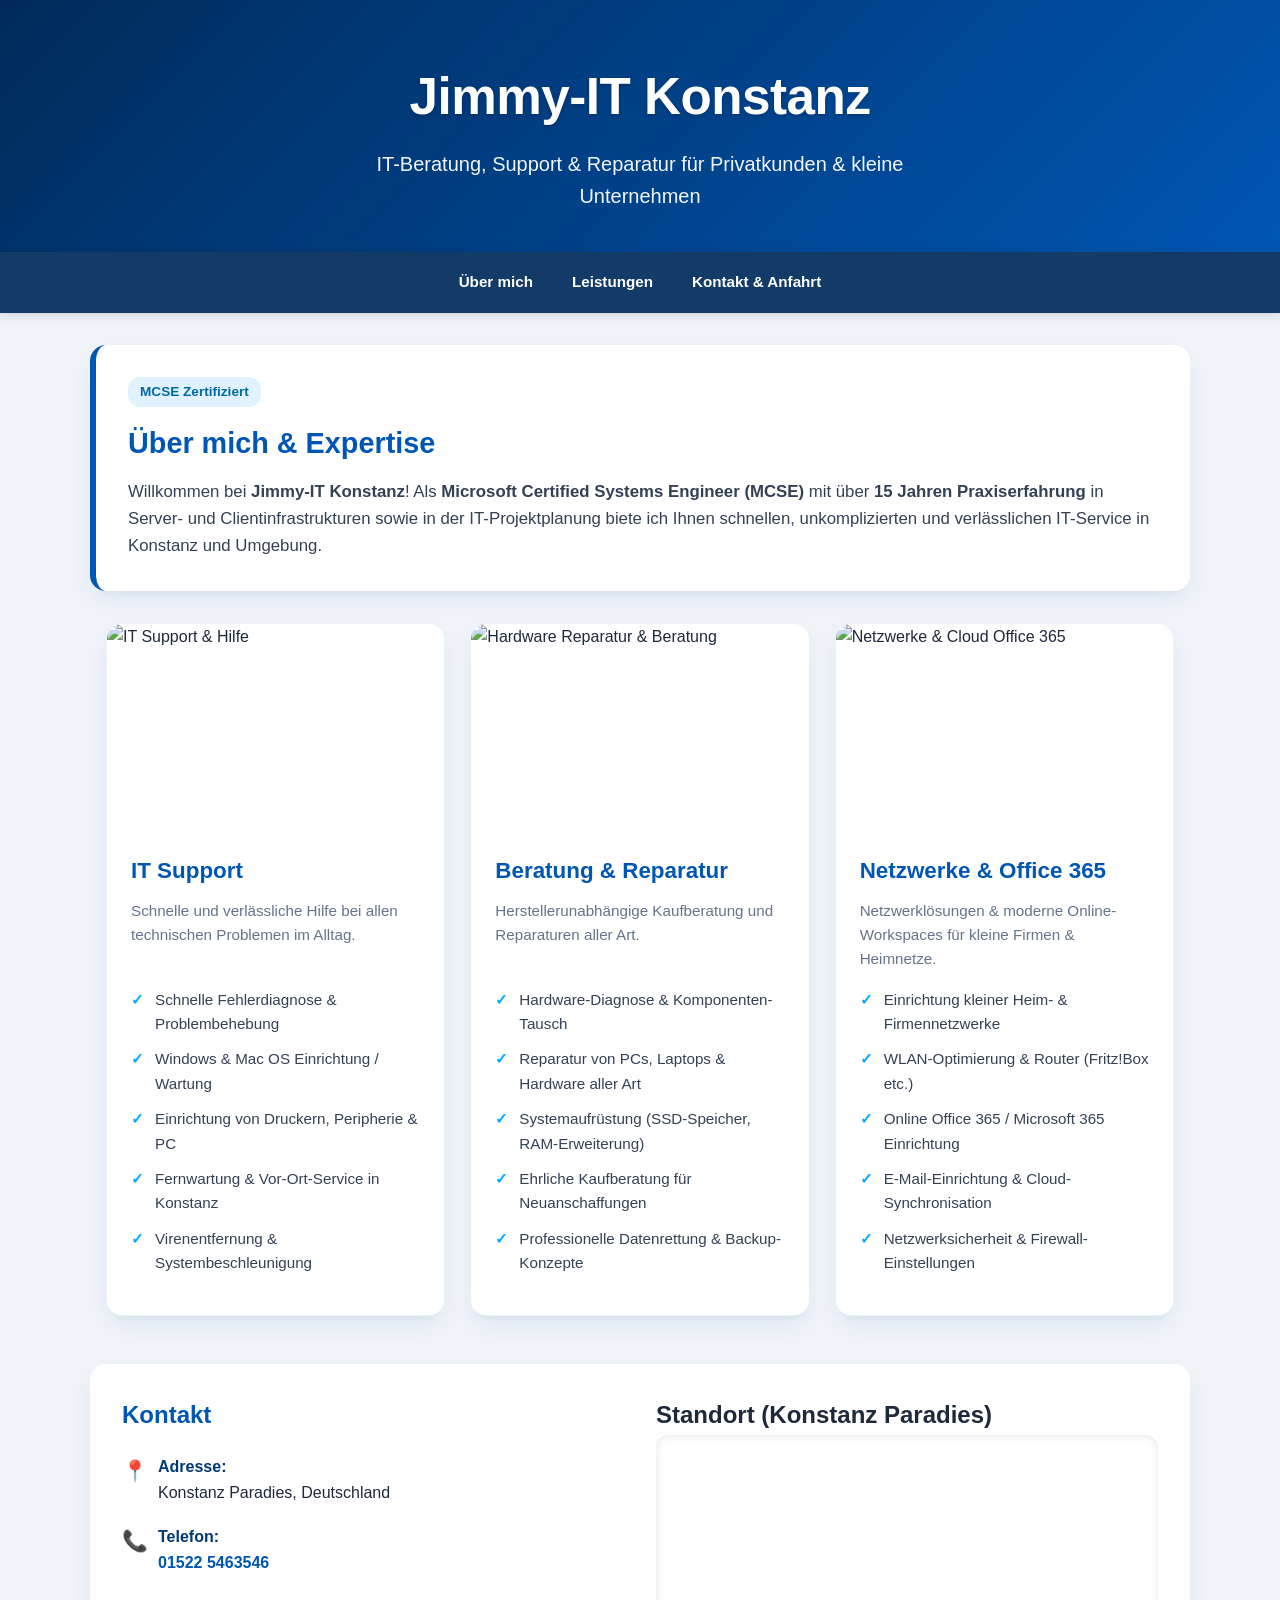
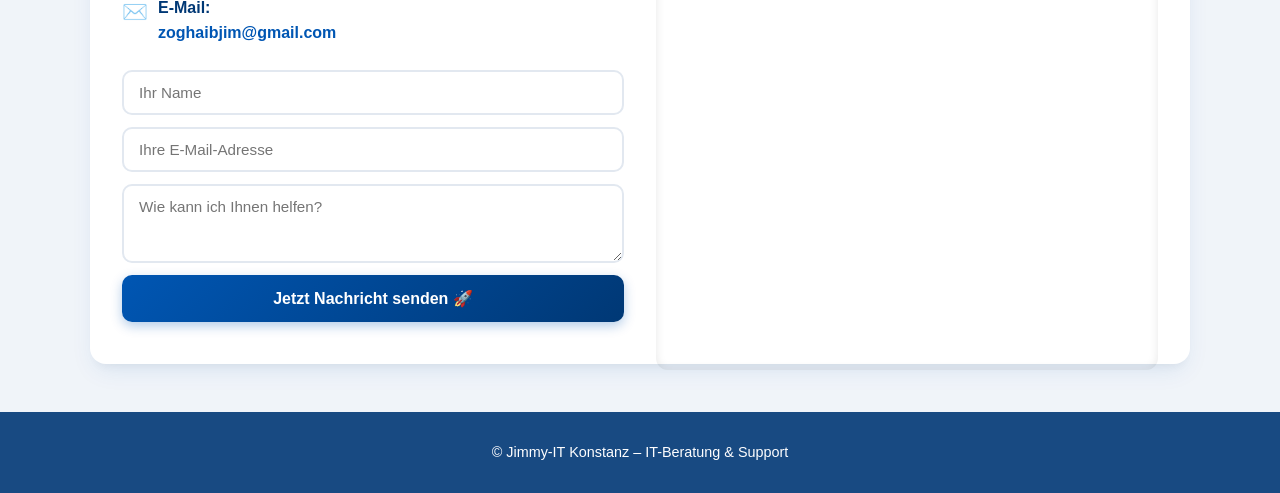
==== Jimmy.html @ 3577e206 "Add files via upload" ====
<!DOCTYPE html>
<html lang="de">
<head>
    <meta charset="UTF-8">
    <meta name="viewport" content="width=device-width, initial-scale=1.0">
    <title>Jimmy-IT Konstanz | IT-Beratung & Support</title>
    <style>
        :root {
            --primary: #0056b3;
            --primary-dark: #003875;
            --secondary: #00a8ff;
            --light-bg: #f0f4f9;
            --card-bg: #ffffff;
            --text-color: #1e293b;
            --text-muted: #64748b;
            --white: #ffffff;
            --shadow: 0 10px 25px -5px rgba(0, 86, 179, 0.1), 0 8px 10px -6px rgba(0, 0, 0, 0.05);
            --shadow-hover: 0 20px 30px -10px rgba(0, 86, 179, 0.22);
        }

        * {
            box-sizing: border-box;
            margin: 0;
            padding: 0;
            font-family: -apple-system, BlinkMacSystemFont, "Segoe UI", Roboto, Helvetica, Arial, sans-serif;
            scroll-behavior: smooth;
        }

        body {
            background-color: var(--light-bg);
            color: var(--text-color);
            line-height: 1.6;
            overflow-x: hidden;
        }

        /* Animated Header */
        header {
            background: linear-gradient(135deg, #002b5b 0%, #0056b3 50%, #0088ff 100%);
            background-size: 200% 200%;
            animation: gradientShift 8s ease infinite;
            color: var(--white);
            padding: 3.5rem 1.2rem 2.5rem;
            text-align: center;
            position: relative;
        }

        @keyframes gradientShift {
            0% { background-position: 0% 50%; }
            50% { background-position: 100% 50%; }
            100% { background-position: 0% 50%; }
        }

        header h1 {
            font-size: clamp(2rem, 6vw, 3.2rem);
            font-weight: 800;
            letter-spacing: -0.5px;
            margin-bottom: 0.6rem;
            text-shadow: 0 2px 4px rgba(0,0,0,0.2);
        }

        header p {
            font-size: clamp(1rem, 3.5vw, 1.25rem);
            opacity: 0.95;
            max-width: 650px;
            margin: 0 auto;
            font-weight: 300;
        }

        /* Mobile Sticky Nav */
        nav {
            background: rgba(0, 43, 91, 0.92);
            backdrop-filter: blur(10px);
            -webkit-backdrop-filter: blur(10px);
            display: flex;
            justify-content: center;
            gap: 15px;
            padding: 0.8rem;
            position: sticky;
            top: 0;
            z-index: 1000;
            box-shadow: 0 2px 10px rgba(0,0,0,0.15);
        }

        nav a {
            color: var(--white);
            text-decoration: none;
            font-weight: 600;
            font-size: 0.95rem;
            padding: 6px 12px;
            border-radius: 20px;
            transition: all 0.3s ease;
        }

        nav a:hover, nav a:active {
            background: rgba(255, 255, 255, 0.2);
            color: var(--secondary);
        }

        /* Hero / About Section */
        .hero {
            max-width: 1100px;
            margin: 2rem auto;
            padding: 2rem;
            background: var(--white);
            border-radius: 16px;
            box-shadow: var(--shadow);
            border-left: 6px solid var(--primary);
            transform: translateY(20px);
            opacity: 0;
            animation: fadeInUp 0.8s forwards 0.2s;
        }

        .hero h2 {
            color: var(--primary);
            margin-bottom: 0.8rem;
            font-size: 1.8rem;
        }

        .hero p {
            font-size: 1.05rem;
            color: #334155;
        }

        .badge {
            display: inline-block;
            background: #e0f2fe;
            color: #0369a1;
            font-weight: 700;
            padding: 4px 12px;
            border-radius: 12px;
            font-size: 0.85rem;
            margin-bottom: 0.8rem;
        }

        /* Services Section mit 3 Container & Fotos */
        .services-container {
            max-width: 1100px;
            margin: 2rem auto;
            display: grid;
            grid-template-columns: repeat(auto-fit, minmax(300px, 1fr));
            gap: 25px;
            padding: 0 1rem;
        }

        .card {
            background: var(--card-bg);
            border-radius: 16px;
            overflow: hidden;
            box-shadow: var(--shadow);
            transition: all 0.4s cubic-bezier(0.175, 0.885, 0.32, 1.275);
            display: flex;
            flex-direction: column;
            border: 1px solid rgba(0, 86, 179, 0.08);
            opacity: 0;
            transform: translateY(30px);
        }

        .card.visible {
            opacity: 1;
            transform: translateY(0);
        }

        .card:hover {
            transform: translateY(-10px) scale(1.02);
            box-shadow: var(--shadow-hover);
            border-color: var(--secondary);
        }

        /* Bild-Wrapper mit Zoom-Effekt */
        .card-img-wrapper {
            position: relative;
            width: 100%;
            height: 200px;
            overflow: hidden;
        }

        .card-img-wrapper img {
            width: 100%;
            height: 100%;
            object-fit: cover;
            transition: transform 0.6s ease;
        }

        .card:hover .card-img-wrapper img {
            transform: scale(1.1);
        }

        .card-body {
            padding: 1.8rem 1.5rem;
            display: flex;
            flex-direction: column;
            flex-grow: 1;
        }

        .card h3 {
            color: var(--primary);
            font-size: 1.4rem;
            margin-bottom: 0.6rem;
        }

        .card-intro {
            font-size: 0.95rem;
            color: var(--text-muted);
            margin-bottom: 1rem;
        }

        .card ul {
            list-style: none;
            margin-top: auto;
        }

        .card ul li {
            position: relative;
            padding-left: 24px;
            margin-bottom: 0.7rem;
            font-size: 0.95rem;
            color: #334155;
        }

        .card ul li::before {
            content: "✓";
            position: absolute;
            left: 0;
            color: var(--secondary);
            font-weight: 800;
        }

        /* Kontakt & Google Maps Section */
        .contact-section {
            max-width: 1100px;
            margin: 3rem auto;
            background: var(--white);
            border-radius: 16px;
            padding: 2rem;
            box-shadow: var(--shadow);
            display: grid;
            grid-template-columns: 1fr 1fr;
            gap: 2rem;
        }

        @media (max-width: 768px) {
            .contact-section {
                grid-template-columns: 1fr;
                padding: 1.5rem;
            }
        }

        .contact-info h2 {
            color: var(--primary);
            margin-bottom: 1.2rem;
        }

        .info-item {
            margin-bottom: 1.2rem;
            font-size: 1rem;
            display: flex;
            align-items: flex-start;
            gap: 10px;
        }

        .info-item .icon {
            font-size: 1.3rem;
        }

        .info-item strong {
            color: var(--primary-dark);
            display: block;
        }

        .info-item a {
            color: var(--primary);
            text-decoration: none;
            font-weight: 600;
        }

        /* Formular Styling */
        .quick-form {
            margin-top: 1.5rem;
            display: flex;
            flex-direction: column;
            gap: 12px;
        }

        .quick-form input, .quick-form textarea {
            width: 100%;
            padding: 12px 15px;
            border: 2px solid #e2e8f0;
            border-radius: 10px;
            font-size: 0.95rem;
            transition: all 0.3s ease;
            outline: none;
        }

        .quick-form input:focus, .quick-form textarea:focus {
            border-color: var(--primary);
            box-shadow: 0 0 0 3px rgba(0, 86, 179, 0.15);
        }

        .quick-form button {
            background: linear-gradient(135deg, var(--primary), var(--primary-dark));
            color: white;
            border: none;
            padding: 14px;
            border-radius: 10px;
            cursor: pointer;
            font-weight: 700;
            font-size: 1rem;
            transition: all 0.3s ease;
            box-shadow: 0 4px 12px rgba(0, 86, 179, 0.3);
        }

        .quick-form button:hover {
            transform: translateY(-2px);
            box-shadow: 0 6px 18px rgba(0, 86, 179, 0.4);
        }

        .map-container {
            width: 100%;
            height: 100%;
            min-height: 320px;
            border-radius: 12px;
            overflow: hidden;
            box-shadow: inset 0 0 10px rgba(0,0,0,0.1);
        }

        .map-container iframe {
            width: 100%;
            height: 100%;
            border: 0;
        }

        @keyframes fadeInUp {
            to {
                opacity: 1;
                transform: translateY(0);
            }
        }

        footer {
            background: var(--primary-dark);
            color: var(--white);
            text-align: center;
            padding: 1.8rem;
            margin-top: 3rem;
            font-size: 0.9rem;
            opacity: 0.9;
        }
    </style>
</head>
<body>

    <header>
        <h1>Jimmy-IT Konstanz</h1>
        <p>IT-Beratung, Support & Reparatur für Privatkunden & kleine Unternehmen</p>
    </header>

    <nav>
        <a href="#ueber-mich">Über mich</a>
        <a href="#leistungen">Leistungen</a>
        <a href="#kontakt">Kontakt & Anfahrt</a>
    </nav>

    <!-- Über mich Section -->
    <section id="ueber-mich" class="hero">
        <span class="badge">MCSE Zertifiziert</span>
        <h2>Über mich & Expertise</h2>
        <p>
            Willkommen bei <strong>Jimmy-IT Konstanz</strong>! Als <strong>Microsoft Certified Systems Engineer (MCSE)</strong> 
            mit über <strong>15 Jahren Praxiserfahrung</strong> in Server- und Clientinfrastrukturen sowie in der IT-Projektplanung biete ich Ihnen schnellen, unkomplizierten und verlässlichen IT-Service in Konstanz und Umgebung.
        </p>
    </section>

    <!-- 3 Container mit Fotos & Bewegung -->
    <section id="leistungen" class="services-container">
        
        <!-- Container 1: IT Support -->
        <div class="card">
            <div class="card-img-wrapper">
                <img src="https://images.unsplash.com/photo-1581092921461-eab62e97a780?auto=format&fit=crop&w=800&q=80" alt="IT Support & Hilfe" loading="lazy">
            </div>
            <div class="card-body">
                <h3>IT Support</h3>
                <p class="card-intro">Schnelle und verlässliche Hilfe bei allen technischen Problemen im Alltag.</p>
                <ul>
                    <li>Schnelle Fehlerdiagnose & Problembehebung</li>
                    <li>Windows & Mac OS Einrichtung / Wartung</li>
                    <li>Einrichtung von Druckern, Peripherie & PC</li>
                    <li>Fernwartung & Vor-Ort-Service in Konstanz</li>
                    <li>Virenentfernung & Systembeschleunigung</li>
                </ul>
            </div>
        </div>

        <!-- Container 2: Beratung & Reparatur -->
        <div class="card">
            <div class="card-img-wrapper">
                <img src="https://images.unsplash.com/photo-1597872200969-2b65d56bd16b?auto=format&fit=crop&w=800&q=80" alt="Hardware Reparatur & Beratung" loading="lazy">
            </div>
            <div class="card-body">
                <h3>Beratung & Reparatur</h3>
                <p class="card-intro">Herstellerunabhängige Kaufberatung und Reparaturen aller Art.</p>
                <ul>
                    <li>Hardware-Diagnose & Komponenten-Tausch</li>
                    <li>Reparatur von PCs, Laptops & Hardware aller Art</li>
                    <li>Systemaufrüstung (SSD-Speicher, RAM-Erweiterung)</li>
                    <li>Ehrliche Kaufberatung für Neuanschaffungen</li>
                    <li>Professionelle Datenrettung & Backup-Konzepte</li>
                </ul>
            </div>
        </div>

        <!-- Container 3: Netzwerke & Office 365 -->
        <div class="card">
            <div class="card-img-wrapper">
                <img src="https://images.unsplash.com/photo-1544197150-b99a580bb7a8?auto=format&fit=crop&w=800&q=80" alt="Netzwerke & Cloud Office 365" loading="lazy">
            </div>
            <div class="card-body">
                <h3>Netzwerke & Office 365</h3>
                <p class="card-intro">Netzwerklösungen & moderne Online-Workspaces für kleine Firmen & Heimnetze.</p>
                <ul>
                    <li>Einrichtung kleiner Heim- & Firmennetzwerke</li>
                    <li>WLAN-Optimierung & Router (Fritz!Box etc.)</li>
                    <li>Online Office 365 / Microsoft 365 Einrichtung</li>
                    <li>E-Mail-Einrichtung & Cloud-Synchronisation</li>
                    <li>Netzwerksicherheit & Firewall-Einstellungen</li>
                </ul>
            </div>
        </div>

    </section>

    <!-- Kontakt & Google Maps Section -->
    <section id="kontakt" class="contact-section">
        
        <div class="contact-info">
            <h2>Kontakt</h2>
            <div class="info-item">
                <span class="icon">📍</span>
                <div>
                    <strong>Adresse:</strong>
                    <span>Konstanz Paradies, Deutschland</span>
                </div>
            </div>
            <div class="info-item">
                <span class="icon">📞</span>
                <div>
                    <strong>Telefon:</strong>
                    <a href="tel:015225463546">01522 5463546</a>
                </div>
            </div>
            <div class="info-item">
                <span class="icon">✉️</span>
                <div>
                    <strong>E-Mail:</strong>
                    <a href="mailto:zoghaibjim@gmail.com">zoghaibjim@gmail.com</a>
                </div>
            </div>

            <!-- Interaktives Kontaktformular -->
            <form class="quick-form" id="contactForm" onsubmit="handleFormSubmit(event)">
                <input type="text" id="name" placeholder="Ihr Name" required>
                <input type="email" id="email" placeholder="Ihre E-Mail-Adresse" required>
                <textarea id="message" rows="3" placeholder="Wie kann ich Ihnen helfen?" required></textarea>
                <button type="submit">Jetzt Nachricht senden 🚀</button>
            </form>
            <div id="formFeedback" style="margin-top:10px; color: var(--primary); font-weight:bold;"></div>
        </div>

        <div>
            <h2>Standort (Konstanz Paradies)</h2>
            <div class="map-container">
                <iframe 
                    src="https://www.google.com/maps/embed?pb=!1m18!1m12!1m3!1d2688.354890251147!2d9.162000000000001!3d47.662000000000006!2m3!1f0!2f0!3f0!3m2!1i1024!2i768!4f13.1!3m3!1m2!1s0x479af72583e7a09d%3A0x5017c76b0a2c0c0!2sParadies%2C%2078462%20Konstanz!5e0!3m2!1sde!2sde!4v1700000000000!5m2!1sde!2sde" 
                    allowfullscreen="" 
                    loading="lazy" 
                    referrerpolicy="no-referrer-when-downgrade">
                </iframe>
            </div>
        </div>

    </section>

    <footer>
        <p>&copy; Jimmy-IT Konstanz – IT-Beratung & Support</p>
    </footer>

    <!-- JavaScript Interaktivität & Bewegungseffekte -->
    <script>
        // Formular-Aktion
        function handleFormSubmit(event) {
            event.preventDefault();
            const name = document.getElementById('name').value;
            const email = document.getElementById('email').value;
            const message = document.getElementById('message').value;

            const mailtoLink = `mailto:zoghaibjim@gmail.com?subject=Anfrage von ${encodeURIComponent(name)}&body=${encodeURIComponent("Name: " + name + "\nE-Mail: " + email + "\n\nNachricht:\n" + message)}`;
            
            window.location.href = mailtoLink;

            document.getElementById('formFeedback').innerText = "Vielen Dank! Ihr E-Mail-Programm wird geöffnet...";
            document.getElementById('contactForm').reset();
        }

        // Scroll-Animation für die 3 Container (IntersectionObserver)
        document.addEventListener("DOMContentLoaded", function() {
            const cards = document.querySelectorAll('.card');
            
            const observer = new IntersectionObserver((entries) => {
                entries.forEach((entry, index) => {
                    if (entry.isIntersecting) {
                        setTimeout(() => {
                            entry.target.classList.add('visible');
                        }, index * 150);
                    }
                });
            }, { threshold: 0.1 });

            cards.forEach(card => observer.observe(card));
        });
    </script>

</body>
</html>
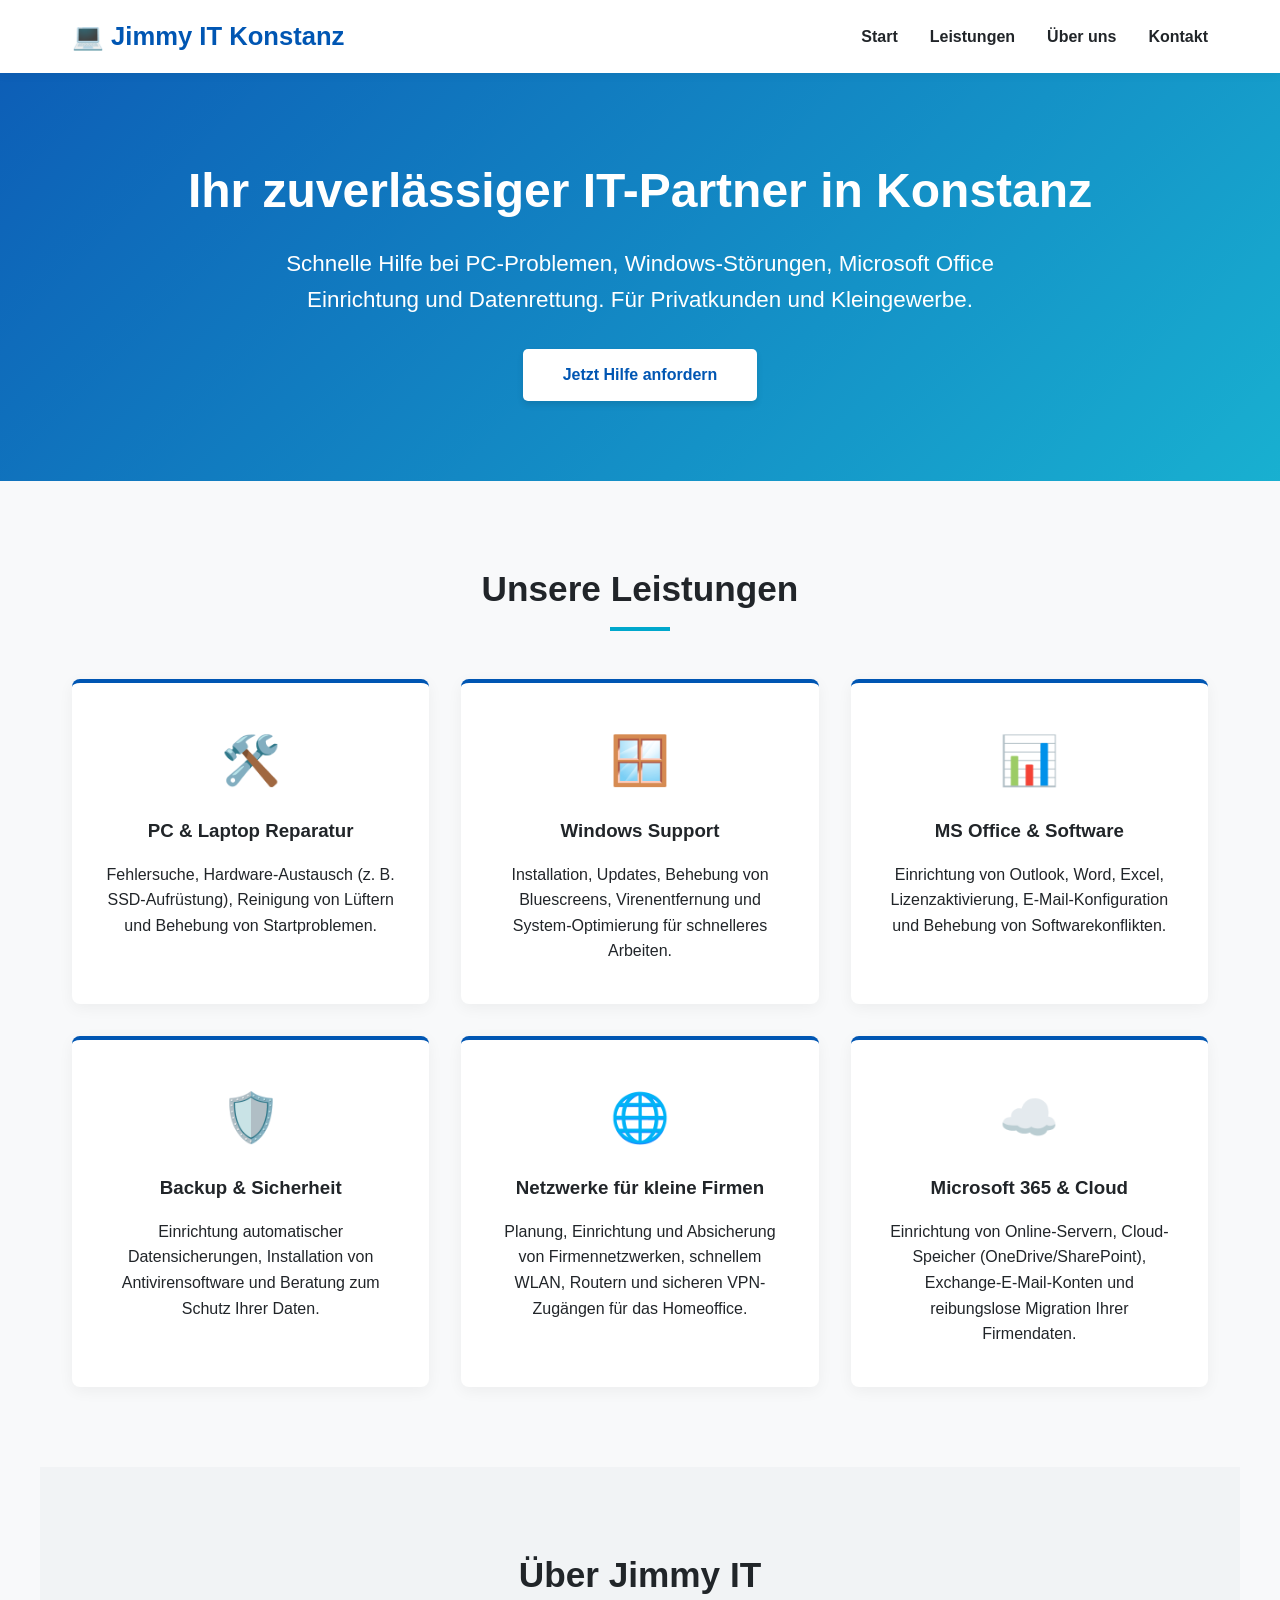
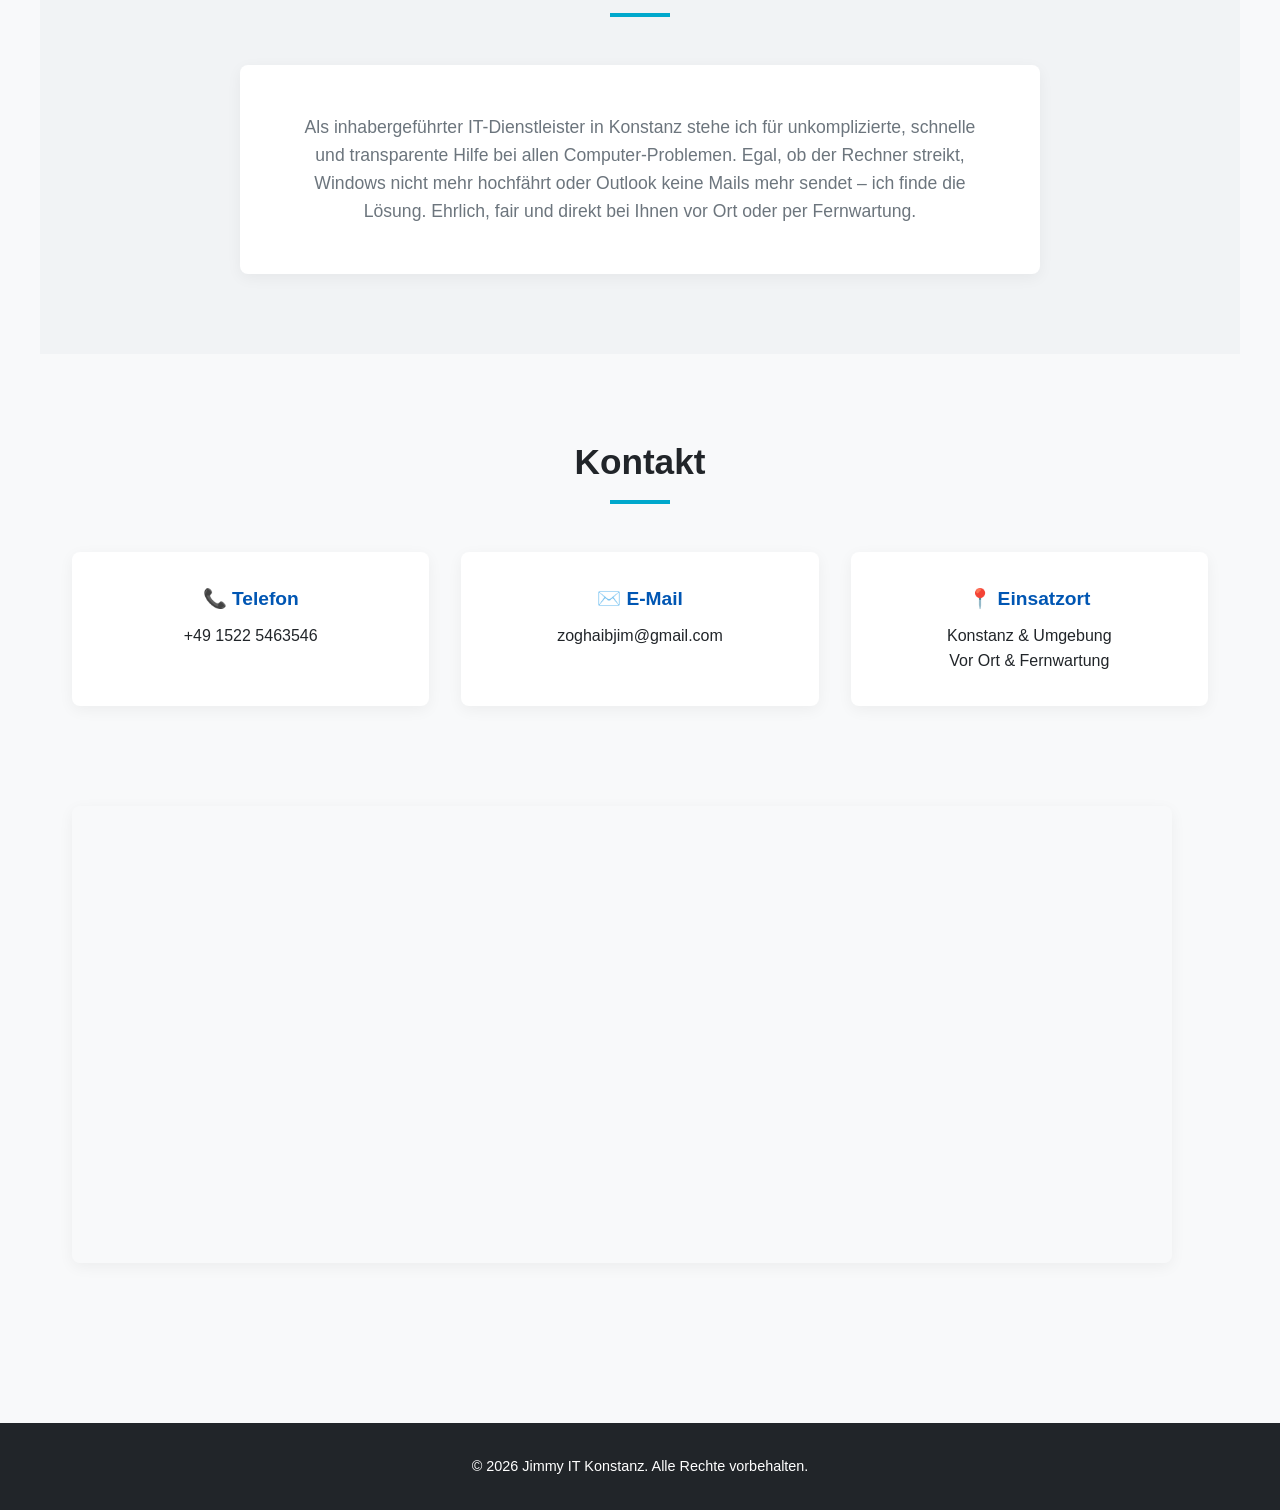
==== commit c8451d7b: "Add files via upload" ====
--- a/Jimmy.html
+++ b/Jimmy.html
@@ -3,521 +3,311 @@
 <head>
     <meta charset="UTF-8">
     <meta name="viewport" content="width=device-width, initial-scale=1.0">
-    <title>Jimmy-IT Konstanz | IT-Beratung & Support</title>
+    <title>Jimmy IT Konstanz | PC-Hilfe, Windows & Office Support</title>
     <style>
         :root {
             --primary: #0056b3;
-            --primary-dark: #003875;
-            --secondary: #00a8ff;
-            --light-bg: #f0f4f9;
-            --card-bg: #ffffff;
-            --text-color: #1e293b;
-            --text-muted: #64748b;
+            --secondary: #00a8cc;
+            --dark: #212529;
+            --light: #f8f9fa;
             --white: #ffffff;
-            --shadow: 0 10px 25px -5px rgba(0, 86, 179, 0.1), 0 8px 10px -6px rgba(0, 0, 0, 0.05);
-            --shadow-hover: 0 20px 30px -10px rgba(0, 86, 179, 0.22);
+            --gray: #6c757d;
         }
 
         * {
-            box-sizing: border-box;
             margin: 0;
             padding: 0;
-            font-family: -apple-system, BlinkMacSystemFont, "Segoe UI", Roboto, Helvetica, Arial, sans-serif;
-            scroll-behavior: smooth;
+            box-sizing: border-box;
+            font-family: 'Segoe UI', Arial, sans-serif;
         }
 
         body {
-            background-color: var(--light-bg);
-            color: var(--text-color);
+            background-color: var(--light);
+            color: var(--dark);
             line-height: 1.6;
-            overflow-x: hidden;
-        }
-
-        /* Animated Header */
+        }
+
         header {
-            background: linear-gradient(135deg, #002b5b 0%, #0056b3 50%, #0088ff 100%);
-            background-size: 200% 200%;
-            animation: gradientShift 8s ease infinite;
-            color: var(--white);
-            padding: 3.5rem 1.2rem 2.5rem;
-            text-align: center;
-            position: relative;
-        }
-
-        @keyframes gradientShift {
-            0% { background-position: 0% 50%; }
-            50% { background-position: 100% 50%; }
-            100% { background-position: 0% 50%; }
-        }
-
-        header h1 {
-            font-size: clamp(2rem, 6vw, 3.2rem);
-            font-weight: 800;
-            letter-spacing: -0.5px;
-            margin-bottom: 0.6rem;
-            text-shadow: 0 2px 4px rgba(0,0,0,0.2);
-        }
-
-        header p {
-            font-size: clamp(1rem, 3.5vw, 1.25rem);
-            opacity: 0.95;
-            max-width: 650px;
-            margin: 0 auto;
-            font-weight: 300;
-        }
-
-        /* Mobile Sticky Nav */
-        nav {
-            background: rgba(0, 43, 91, 0.92);
-            backdrop-filter: blur(10px);
-            -webkit-backdrop-filter: blur(10px);
-            display: flex;
-            justify-content: center;
-            gap: 15px;
-            padding: 0.8rem;
+            background-color: var(--white);
+            box-shadow: 0 2px 10px rgba(0,0,0,0.05);
             position: sticky;
             top: 0;
             z-index: 1000;
-            box-shadow: 0 2px 10px rgba(0,0,0,0.15);
-        }
-
-        nav a {
-            color: var(--white);
-            text-decoration: none;
-            font-weight: 600;
-            font-size: 0.95rem;
-            padding: 6px 12px;
-            border-radius: 20px;
-            transition: all 0.3s ease;
-        }
-
-        nav a:hover, nav a:active {
-            background: rgba(255, 255, 255, 0.2);
-            color: var(--secondary);
-        }
-
-        /* Hero / About Section */
-        .hero {
-            max-width: 1100px;
-            margin: 2rem auto;
-            padding: 2rem;
-            background: var(--white);
-            border-radius: 16px;
-            box-shadow: var(--shadow);
-            border-left: 6px solid var(--primary);
-            transform: translateY(20px);
-            opacity: 0;
-            animation: fadeInUp 0.8s forwards 0.2s;
-        }
-
-        .hero h2 {
-            color: var(--primary);
-            margin-bottom: 0.8rem;
-            font-size: 1.8rem;
-        }
-
-        .hero p {
-            font-size: 1.05rem;
-            color: #334155;
-        }
-
-        .badge {
-            display: inline-block;
-            background: #e0f2fe;
-            color: #0369a1;
-            font-weight: 700;
-            padding: 4px 12px;
-            border-radius: 12px;
-            font-size: 0.85rem;
-            margin-bottom: 0.8rem;
-        }
-
-        /* Services Section mit 3 Container & Fotos */
-        .services-container {
-            max-width: 1100px;
-            margin: 2rem auto;
-            display: grid;
-            grid-template-columns: repeat(auto-fit, minmax(300px, 1fr));
-            gap: 25px;
-            padding: 0 1rem;
-        }
-
-        .card {
-            background: var(--card-bg);
-            border-radius: 16px;
-            overflow: hidden;
-            box-shadow: var(--shadow);
-            transition: all 0.4s cubic-bezier(0.175, 0.885, 0.32, 1.275);
+        }
+
+        .nav-container {
+            max-width: 1200px;
+            margin: 0 auto;
             display: flex;
-            flex-direction: column;
-            border: 1px solid rgba(0, 86, 179, 0.08);
-            opacity: 0;
-            transform: translateY(30px);
-        }
-
-        .card.visible {
-            opacity: 1;
-            transform: translateY(0);
-        }
-
-        .card:hover {
-            transform: translateY(-10px) scale(1.02);
-            box-shadow: var(--shadow-hover);
-            border-color: var(--secondary);
-        }
-
-        /* Bild-Wrapper mit Zoom-Effekt */
-        .card-img-wrapper {
-            position: relative;
-            width: 100%;
-            height: 200px;
-            overflow: hidden;
-        }
-
-        .card-img-wrapper img {
-            width: 100%;
-            height: 100%;
-            object-fit: cover;
-            transition: transform 0.6s ease;
-        }
-
-        .card:hover .card-img-wrapper img {
-            transform: scale(1.1);
-        }
-
-        .card-body {
-            padding: 1.8rem 1.5rem;
-            display: flex;
-            flex-direction: column;
-            flex-grow: 1;
-        }
-
-        .card h3 {
-            color: var(--primary);
-            font-size: 1.4rem;
-            margin-bottom: 0.6rem;
-        }
-
-        .card-intro {
-            font-size: 0.95rem;
-            color: var(--text-muted);
-            margin-bottom: 1rem;
-        }
-
-        .card ul {
-            list-style: none;
-            margin-top: auto;
-        }
-
-        .card ul li {
-            position: relative;
-            padding-left: 24px;
-            margin-bottom: 0.7rem;
-            font-size: 0.95rem;
-            color: #334155;
-        }
-
-        .card ul li::before {
-            content: "✓";
-            position: absolute;
-            left: 0;
-            color: var(--secondary);
-            font-weight: 800;
-        }
-
-        /* Kontakt & Google Maps Section */
-        .contact-section {
-            max-width: 1100px;
-            margin: 3rem auto;
-            background: var(--white);
-            border-radius: 16px;
-            padding: 2rem;
-            box-shadow: var(--shadow);
-            display: grid;
-            grid-template-columns: 1fr 1fr;
-            gap: 2rem;
-        }
-
-        @media (max-width: 768px) {
-            .contact-section {
-                grid-template-columns: 1fr;
-                padding: 1.5rem;
-            }
-        }
-
-        .contact-info h2 {
-            color: var(--primary);
-            margin-bottom: 1.2rem;
-        }
-
-        .info-item {
-            margin-bottom: 1.2rem;
-            font-size: 1rem;
-            display: flex;
-            align-items: flex-start;
-            gap: 10px;
-        }
-
-        .info-item .icon {
-            font-size: 1.3rem;
-        }
-
-        .info-item strong {
-            color: var(--primary-dark);
-            display: block;
-        }
-
-        .info-item a {
+            justify-content: space-between;
+            align-items: center;
+            padding: 1rem 2rem;
+        }
+
+        .logo {
+            font-size: 1.6rem;
+            font-weight: bold;
             color: var(--primary);
             text-decoration: none;
+            display: flex;
+            align-items: center;
+            gap: 0.5rem;
+        }
+
+        .nav-links {
+            display: flex;
+            list-style: none;
+            gap: 2rem;
+        }
+
+        .nav-links a {
+            text-decoration: none;
+            color: var(--dark);
             font-weight: 600;
-        }
-
-        /* Formular Styling */
-        .quick-form {
-            margin-top: 1.5rem;
-            display: flex;
-            flex-direction: column;
-            gap: 12px;
-        }
-
-        .quick-form input, .quick-form textarea {
-            width: 100%;
-            padding: 12px 15px;
-            border: 2px solid #e2e8f0;
-            border-radius: 10px;
-            font-size: 0.95rem;
-            transition: all 0.3s ease;
-            outline: none;
-        }
-
-        .quick-form input:focus, .quick-form textarea:focus {
-            border-color: var(--primary);
-            box-shadow: 0 0 0 3px rgba(0, 86, 179, 0.15);
-        }
-
-        .quick-form button {
-            background: linear-gradient(135deg, var(--primary), var(--primary-dark));
-            color: white;
-            border: none;
-            padding: 14px;
-            border-radius: 10px;
-            cursor: pointer;
-            font-weight: 700;
-            font-size: 1rem;
-            transition: all 0.3s ease;
-            box-shadow: 0 4px 12px rgba(0, 86, 179, 0.3);
-        }
-
-        .quick-form button:hover {
+            transition: color 0.3s;
+        }
+
+        .nav-links a:hover {
+            color: var(--primary);
+        }
+
+        .hero {
+            background: linear-gradient(135deg, rgba(0,86,179,0.95), rgba(0,168,204,0.9)), url('https://unsplash.com') no-repeat center center/cover;
+            color: var(--white);
+            padding: 5rem 2rem;
+            text-align: center;
+        }
+
+        .hero h1 {
+            font-size: 3rem;
+            margin-bottom: 1rem;
+        }
+
+        .hero p {
+            font-size: 1.4rem;
+            margin-bottom: 2rem;
+            max-width: 800px;
+            margin-left: auto;
+            margin-right: auto;
+        }
+
+        .btn {
+            display: inline-block;
+            background-color: var(--white);
+            color: var(--primary);
+            padding: 0.8rem 2.5rem;
+            text-decoration: none;
+            border-radius: 5px;
+            font-weight: bold;
+            transition: all 0.3s;
+            box-shadow: 0 4px 6px rgba(0,0,0,0.1);
+        }
+
+        .btn:hover {
+            background-color: var(--dark);
+            color: var(--white);
             transform: translateY(-2px);
-            box-shadow: 0 6px 18px rgba(0, 86, 179, 0.4);
-        }
-
-        .map-container {
-            width: 100%;
-            height: 100%;
-            min-height: 320px;
-            border-radius: 12px;
-            overflow: hidden;
-            box-shadow: inset 0 0 10px rgba(0,0,0,0.1);
-        }
-
-        .map-container iframe {
-            width: 100%;
-            height: 100%;
-            border: 0;
-        }
-
-        @keyframes fadeInUp {
-            to {
-                opacity: 1;
-                transform: translateY(0);
+        }
+
+        .section {
+            max-width: 1200px;
+            margin: 0 auto;
+            padding: 5rem 2rem;
+        }
+
+        .section-title {
+            text-align: center;
+            font-size: 2.2rem;
+            margin-bottom: 3rem;
+            color: var(--dark);
+        }
+
+        .section-title::after {
+            content: '';
+            display: block;
+            width: 60px;
+            height: 4px;
+            background-color: var(--secondary);
+            margin: 10px auto 0;
+        }
+
+        .grid {
+            display: grid;
+            grid-template-columns: repeat(auto-fit, minmax(280px, 1fr));
+            gap: 2rem;
+        }
+
+        .card {
+            background-color: var(--white);
+            padding: 2.5rem 2rem;
+            border-radius: 8px;
+            box-shadow: 0 4px 15px rgba(0,0,0,0.05);
+            text-align: center;
+            transition: transform 0.3s;
+            border-top: 4px solid var(--primary);
+        }
+
+        .card:hover {
+            transform: translateY(-5px);
+        }
+
+        .card-icon {
+            font-size: 3rem;
+            margin-bottom: 1rem;
+        }
+
+        .card h3 {
+            margin-bottom: 1rem;
+            color: var(--dark);
+        }
+
+        .about-box {
+            background-color: var(--white);
+            padding: 3rem;
+            border-radius: 8px;
+            box-shadow: 0 4px 15px rgba(0,0,0,0.05);
+            max-width: 800px;
+            margin: 0 auto;
+        }
+
+        .contact-info {
+            display: grid;
+            grid-template-columns: repeat(auto-fit, minmax(250px, 1fr));
+            gap: 2rem;
+            text-align: center;
+        }
+
+        .info-item {
+            background-color: var(--white);
+            padding: 2rem;
+            border-radius: 8px;
+            box-shadow: 0 4px 15px rgba(0,0,0,0.05);
+        }
+
+        .info-item h4 {
+            color: var(--primary);
+            margin-bottom: 0.5rem;
+            font-size: 1.2rem;
+        }
+
+        footer {
+            background-color: var(--dark);
+            color: var(--white);
+            text-align: center;
+            padding: 2rem;
+            margin-top: 5rem;
+            font-size: 0.9rem;
+        }
+
+        @media (max-width: 768px) {
+            .nav-container {
+                flex-direction: column;
+                gap: 1rem;
             }
-        }
-
-        footer {
-            background: var(--primary-dark);
-            color: var(--white);
-            text-align: center;
-            padding: 1.8rem;
-            margin-top: 3rem;
-            font-size: 0.9rem;
-            opacity: 0.9;
+            .hero h1 {
+                font-size: 2.2rem;
+            }
+            .hero p {
+                font-size: 1.1rem;
+            }
         }
     </style>
 </head>
 <body>
 
     <header>
-        <h1>Jimmy-IT Konstanz</h1>
-        <p>IT-Beratung, Support & Reparatur für Privatkunden & kleine Unternehmen</p>
+        <nav class="nav-container">
+            <a href="#" class="logo">💻 Jimmy IT Konstanz</a>
+            <ul class="nav-links">
+                <li><a href="#home">Start</a></li>
+                <li><a href="#services">Leistungen</a></li>
+                <li><a href="#about">Über uns</a></li>
+                <li><a href="#kontakt">Kontakt</a></li>
+            </ul>
+        </nav>
     </header>
 
-    <nav>
-        <a href="#ueber-mich">Über mich</a>
-        <a href="#leistungen">Leistungen</a>
-        <a href="#kontakt">Kontakt & Anfahrt</a>
-    </nav>
-
-    <!-- Über mich Section -->
-    <section id="ueber-mich" class="hero">
-        <span class="badge">MCSE Zertifiziert</span>
-        <h2>Über mich & Expertise</h2>
-        <p>
-            Willkommen bei <strong>Jimmy-IT Konstanz</strong>! Als <strong>Microsoft Certified Systems Engineer (MCSE)</strong> 
-            mit über <strong>15 Jahren Praxiserfahrung</strong> in Server- und Clientinfrastrukturen sowie in der IT-Projektplanung biete ich Ihnen schnellen, unkomplizierten und verlässlichen IT-Service in Konstanz und Umgebung.
-        </p>
+    <section id="home" class="hero">
+        <h1>Ihr zuverlässiger IT-Partner in Konstanz</h1>
+        <p>Schnelle Hilfe bei PC-Problemen, Windows-Störungen, Microsoft Office Einrichtung und Datenrettung. Für Privatkunden und Kleingewerbe.</p>
+        <a href="#kontakt" class="btn">Jetzt Hilfe anfordern</a>
     </section>
 
-    <!-- 3 Container mit Fotos & Bewegung -->
-    <section id="leistungen" class="services-container">
-        
-        <!-- Container 1: IT Support -->
-        <div class="card">
-            <div class="card-img-wrapper">
-                <img src="https://images.unsplash.com/photo-1581092921461-eab62e97a780?auto=format&fit=crop&w=800&q=80" alt="IT Support & Hilfe" loading="lazy">
-            </div>
-            <div class="card-body">
-                <h3>IT Support</h3>
-                <p class="card-intro">Schnelle und verlässliche Hilfe bei allen technischen Problemen im Alltag.</p>
-                <ul>
-                    <li>Schnelle Fehlerdiagnose & Problembehebung</li>
-                    <li>Windows & Mac OS Einrichtung / Wartung</li>
-                    <li>Einrichtung von Druckern, Peripherie & PC</li>
-                    <li>Fernwartung & Vor-Ort-Service in Konstanz</li>
-                    <li>Virenentfernung & Systembeschleunigung</li>
-                </ul>
+    <section id="services" class="section">
+        <h2 class="section-title">Unsere Leistungen</h2>
+        <div class="grid">
+            <div class="card">
+                <div class="card-icon">🛠️</div>
+                <h3>PC & Laptop Reparatur</h3>
+                <p>Fehlersuche, Hardware-Austausch (z. B. SSD-Aufrüstung), Reinigung von Lüftern und Behebung von Startproblemen.</p>
+            </div>
+            <div class="card">
+                <div class="card-icon">🪟</div>
+                <h3>Windows Support</h3>
+                <p>Installation, Updates, Behebung von Bluescreens, Virenentfernung und System-Optimierung für schnelleres Arbeiten.</p>
+            </div>
+            <div class="card">
+                <div class="card-icon">📊</div>
+                <h3>MS Office & Software</h3>
+                <p>Einrichtung von Outlook, Word, Excel, Lizenzaktivierung, E-Mail-Konfiguration und Behebung von Softwarekonflikten.</p>
+            </div>
+            <div class="card">
+                <div class="card-icon">🛡️</div>
+                <h3>Backup & Sicherheit</h3>
+                <p>Einrichtung automatischer Datensicherungen, Installation von Antivirensoftware und Beratung zum Schutz Ihrer Daten.</p>
+            </div>
+            <!-- Hier beginnen die neuen Container -->
+            <div class="card">
+                <div class="card-icon">🌐</div>
+                <h3>Netzwerke für kleine Firmen</h3>
+                <p>Planung, Einrichtung und Absicherung von Firmennetzwerken, schnellem WLAN, Routern und sicheren VPN-Zugängen für das Homeoffice.</p>
+            </div>
+            <div class="card">
+                <div class="card-icon">☁️</div>
+                <h3>Microsoft 365 & Cloud</h3>
+                <p>Einrichtung von Online-Servern, Cloud-Speicher (OneDrive/SharePoint), Exchange-E-Mail-Konten und reibungslose Migration Ihrer Firmendaten.</p>
             </div>
         </div>
-
-        <!-- Container 2: Beratung & Reparatur -->
-        <div class="card">
-            <div class="card-img-wrapper">
-                <img src="https://images.unsplash.com/photo-1597872200969-2b65d56bd16b?auto=format&fit=crop&w=800&q=80" alt="Hardware Reparatur & Beratung" loading="lazy">
-            </div>
-            <div class="card-body">
-                <h3>Beratung & Reparatur</h3>
-                <p class="card-intro">Herstellerunabhängige Kaufberatung und Reparaturen aller Art.</p>
-                <ul>
-                    <li>Hardware-Diagnose & Komponenten-Tausch</li>
-                    <li>Reparatur von PCs, Laptops & Hardware aller Art</li>
-                    <li>Systemaufrüstung (SSD-Speicher, RAM-Erweiterung)</li>
-                    <li>Ehrliche Kaufberatung für Neuanschaffungen</li>
-                    <li>Professionelle Datenrettung & Backup-Konzepte</li>
-                </ul>
-            </div>
+    </section>
+
+    <section id="about" class="section" style="background-color: #f1f3f5;">
+        <h2 class="section-title">Über Jimmy IT</h2>
+        <div class="about-box">
+            <p style="font-size: 1.1rem; text-align: center; color: var(--gray);">
+                Als inhabergeführter IT-Dienstleister in Konstanz stehe ich für unkomplizierte, schnelle und transparente Hilfe bei allen Computer-Problemen. Egal, ob der Rechner streikt, Windows nicht mehr hochfährt oder Outlook keine Mails mehr sendet – ich finde die Lösung. Ehrlich, fair und direkt bei Ihnen vor Ort oder per Fernwartung.
+            </p>
         </div>
-
-        <!-- Container 3: Netzwerke & Office 365 -->
-        <div class="card">
-            <div class="card-img-wrapper">
-                <img src="https://images.unsplash.com/photo-1544197150-b99a580bb7a8?auto=format&fit=crop&w=800&q=80" alt="Netzwerke & Cloud Office 365" loading="lazy">
-            </div>
-            <div class="card-body">
-                <h3>Netzwerke & Office 365</h3>
-                <p class="card-intro">Netzwerklösungen & moderne Online-Workspaces für kleine Firmen & Heimnetze.</p>
-                <ul>
-                    <li>Einrichtung kleiner Heim- & Firmennetzwerke</li>
-                    <li>WLAN-Optimierung & Router (Fritz!Box etc.)</li>
-                    <li>Online Office 365 / Microsoft 365 Einrichtung</li>
-                    <li>E-Mail-Einrichtung & Cloud-Synchronisation</li>
-                    <li>Netzwerksicherheit & Firewall-Einstellungen</li>
-                </ul>
+    </section>
+
+    <section id="kontakt" class="section">
+        <h2 class="section-title">Kontakt</h2>
+        <div class="contact-info">
+            <div class="info-item">
+                <h4>📞 Telefon</h4>
+                <p>+49 1522 5463546</p>
+            </div>
+            <div class="info-item">
+                <h4>✉️ E-Mail</h4>
+                <p>zoghaibjim@gmail.com</p>
+            </div>
+            <div class="info-item">
+                <h4>📍 Einsatzort</h4>
+                <p>Konstanz & Umgebung<br>Vor Ort & Fernwartung</p>
             </div>
         </div>
 
+  <!-- Google Maps Integration -->
+        <div style="max-width: 1100px; margin-top: 100px; border-radius: 8px; overflow: hidden; box-shadow: 0 4px 15px rgba(0,0,0,0.05);">
+            <iframe 
+<iframe src="https://www.google.com/maps/embed?pb=!1m18!1m12!1m3!1d2687.195366494232!2d9.168684576794865!3d47.66120098420499!2m3!1f0!2f0!3f0!3m2!1i1024!2i768!4f13.1!3m3!1m2!1s0x479af6e258ef4b0f%3A0x3829b0d224f81a53!2sLutherpl.%2C%2078462%20Konstanz-Altstadt!5e0!3m2!1sde!2sde!4v1786966098400!5m2!1sde!2sde" width="1100" height="450" style="border:0;" allowfullscreen="" loading="lazy" referrerpolicy="strict-origin-when-cross-origin"></iframe>
+
+	</div>
+
     </section>
 
-    <!-- Kontakt & Google Maps Section -->
-    <section id="kontakt" class="contact-section">
-        
-        <div class="contact-info">
-            <h2>Kontakt</h2>
-            <div class="info-item">
-                <span class="icon">📍</span>
-                <div>
-                    <strong>Adresse:</strong>
-                    <span>Konstanz Paradies, Deutschland</span>
-                </div>
-            </div>
-            <div class="info-item">
-                <span class="icon">📞</span>
-                <div>
-                    <strong>Telefon:</strong>
-                    <a href="tel:015225463546">01522 5463546</a>
-                </div>
-            </div>
-            <div class="info-item">
-                <span class="icon">✉️</span>
-                <div>
-                    <strong>E-Mail:</strong>
-                    <a href="mailto:zoghaibjim@gmail.com">zoghaibjim@gmail.com</a>
-                </div>
-            </div>
-
-            <!-- Interaktives Kontaktformular -->
-            <form class="quick-form" id="contactForm" onsubmit="handleFormSubmit(event)">
-                <input type="text" id="name" placeholder="Ihr Name" required>
-                <input type="email" id="email" placeholder="Ihre E-Mail-Adresse" required>
-                <textarea id="message" rows="3" placeholder="Wie kann ich Ihnen helfen?" required></textarea>
-                <button type="submit">Jetzt Nachricht senden 🚀</button>
-            </form>
-            <div id="formFeedback" style="margin-top:10px; color: var(--primary); font-weight:bold;"></div>
-        </div>
-
-        <div>
-            <h2>Standort (Konstanz Paradies)</h2>
-            <div class="map-container">
-                <iframe 
-                    src="https://www.google.com/maps/embed?pb=!1m18!1m12!1m3!1d2688.354890251147!2d9.162000000000001!3d47.662000000000006!2m3!1f0!2f0!3f0!3m2!1i1024!2i768!4f13.1!3m3!1m2!1s0x479af72583e7a09d%3A0x5017c76b0a2c0c0!2sParadies%2C%2078462%20Konstanz!5e0!3m2!1sde!2sde!4v1700000000000!5m2!1sde!2sde" 
-                    allowfullscreen="" 
-                    loading="lazy" 
-                    referrerpolicy="no-referrer-when-downgrade">
-                </iframe>
-            </div>
-        </div>
-
-    </section>
-
     <footer>
-        <p>&copy; Jimmy-IT Konstanz – IT-Beratung & Support</p>
+        <p>&copy; 2026 Jimmy IT Konstanz. Alle Rechte vorbehalten.</p>
     </footer>
 
-    <!-- JavaScript Interaktivität & Bewegungseffekte -->
-    <script>
-        // Formular-Aktion
-        function handleFormSubmit(event) {
-            event.preventDefault();
-            const name = document.getElementById('name').value;
-            const email = document.getElementById('email').value;
-            const message = document.getElementById('message').value;
-
-            const mailtoLink = `mailto:zoghaibjim@gmail.com?subject=Anfrage von ${encodeURIComponent(name)}&body=${encodeURIComponent("Name: " + name + "\nE-Mail: " + email + "\n\nNachricht:\n" + message)}`;
-            
-            window.location.href = mailtoLink;
-
-            document.getElementById('formFeedback').innerText = "Vielen Dank! Ihr E-Mail-Programm wird geöffnet...";
-            document.getElementById('contactForm').reset();
-        }
-
-        // Scroll-Animation für die 3 Container (IntersectionObserver)
-        document.addEventListener("DOMContentLoaded", function() {
-            const cards = document.querySelectorAll('.card');
-            
-            const observer = new IntersectionObserver((entries) => {
-                entries.forEach((entry, index) => {
-                    if (entry.isIntersecting) {
-                        setTimeout(() => {
-                            entry.target.classList.add('visible');
-                        }, index * 150);
-                    }
-                });
-            }, { threshold: 0.1 });
-
-            cards.forEach(card => observer.observe(card));
-        });
-    </script>
-
 </body>
-</html>+</html>
